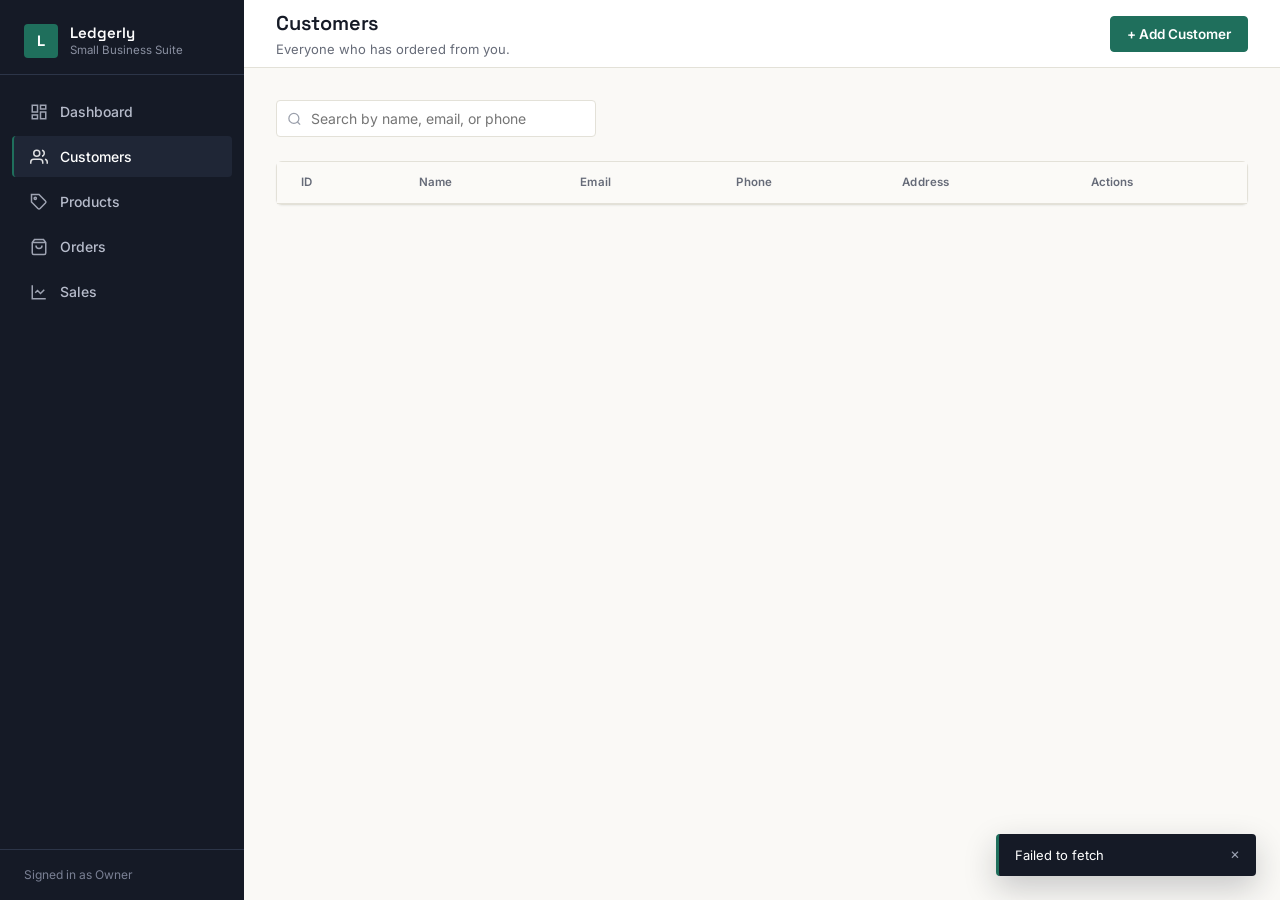
==== Frontend/customers.html @ 7a2308d4 "Initial commit - Ledgerly" ====
<!DOCTYPE html>
<html lang="en">
<head>
<meta charset="UTF-8">
<meta name="viewport" content="width=device-width, initial-scale=1.0">
<title>Customers · Ledgerly</title>
<link rel="stylesheet" href="style.css">
</head>
<body data-page="customers">

<div class="app-shell">

  <aside class="sidebar">
    <div class="sidebar-brand">
      <div class="brand-mark">L</div>
      <div class="brand-text">
        <span class="brand-name">Ledgerly</span>
        <span class="brand-sub">Small Business Suite</span>
      </div>
    </div>
    <nav class="sidebar-nav" aria-label="Primary">
      <a class="nav-link" href="index.html">
        <svg class="nav-icon" viewBox="0 0 24 24" fill="none" stroke="currentColor" stroke-width="2"><rect x="3" y="3" width="7" height="9"/><rect x="14" y="3" width="7" height="5"/><rect x="14" y="12" width="7" height="9"/><rect x="3" y="16" width="7" height="5"/></svg>
        Dashboard
      </a>
      <a class="nav-link" href="customers.html">
        <svg class="nav-icon" viewBox="0 0 24 24" fill="none" stroke="currentColor" stroke-width="2"><path d="M17 21v-2a4 4 0 0 0-4-4H5a4 4 0 0 0-4 4v2"/><circle cx="9" cy="7" r="4"/><path d="M23 21v-2a4 4 0 0 0-3-3.87"/><path d="M16 3.13a4 4 0 0 1 0 7.75"/></svg>
        Customers
      </a>
      <a class="nav-link" href="products.html">
        <svg class="nav-icon" viewBox="0 0 24 24" fill="none" stroke="currentColor" stroke-width="2"><path d="M20.59 13.41 13.42 20.6a2 2 0 0 1-2.83 0L2 12V2h10l8.59 8.59a2 2 0 0 1 0 2.82Z"/><circle cx="7" cy="7" r="1.5"/></svg>
        Products
      </a>
      <a class="nav-link" href="orders.html">
        <svg class="nav-icon" viewBox="0 0 24 24" fill="none" stroke="currentColor" stroke-width="2"><path d="M6 2 3 6v14a2 2 0 0 0 2 2h14a2 2 0 0 0 2-2V6l-3-4Z"/><path d="M3 6h18"/><path d="M16 10a4 4 0 0 1-8 0"/></svg>
        Orders
      </a>
      <a class="nav-link" href="sales.html">
        <svg class="nav-icon" viewBox="0 0 24 24" fill="none" stroke="currentColor" stroke-width="2"><path d="M3 3v18h18"/><path d="m19 9-5 5-4-4-3 3"/></svg>
        Sales
      </a>
    </nav>
    <div class="sidebar-footer">Signed in as Owner</div>
  </aside>

  <div class="sidebar-scrim"></div>

  <div class="main-column">
    <header class="topbar">
      <div style="display:flex;align-items:center;gap:12px;">
        <button class="mobile-menu-btn" aria-label="Open menu">
          <svg width="18" height="18" viewBox="0 0 24 24" fill="none" stroke="currentColor" stroke-width="2"><path d="M3 12h18M3 6h18M3 18h18"/></svg>
        </button>
        <div class="topbar-titles">
          <h1>Customers</h1>
          <p class="page-subtitle">Everyone who has ordered from you.</p>
        </div>
      </div>
      <div class="topbar-actions">
        <button class="btn btn-primary" id="add-customer-btn">+ Add Customer</button>
      </div>
    </header>

    <main class="content">
      <div class="toolbar">
        <div class="toolbar-filters">
          <div class="search-field">
            <svg viewBox="0 0 24 24" fill="none" stroke="currentColor" stroke-width="2"><circle cx="11" cy="11" r="8"/><path d="m21 21-4.3-4.3"/></svg>
            <input type="text" id="customer-search" placeholder="Search by name, email, or phone">
          </div>
        </div>
      </div>

      <section class="panel">
        <div class="table-wrap">
          <table class="data-table">
            <thead>
              <tr>
                <th>ID</th>
                <th>Name</th>
                <th>Email</th>
                <th>Phone</th>
                <th>Address</th>
                <th>Actions</th>
              </tr>
            </thead>
            <tbody id="customers-body"></tbody>
          </table>
        </div>
      </section>
    </main>
  </div>
</div>

<!-- Add/Edit Customer Modal -->
<div class="modal-overlay" id="customer-modal">
  <div class="modal">
    <form id="customer-form" novalidate>
      <div class="modal-header">
        <h2 id="customer-modal-title">Add Customer</h2>
        <button type="button" class="icon-btn" data-modal-close aria-label="Close">&times;</button>
      </div>
      <div class="modal-body">
        <input type="hidden" id="customer-form-id">
        <div class="form-grid">
          <div class="form-field full">
            <label for="customer-name">Full Name</label>
            <input type="text" id="customer-name" required>
            <span class="field-error">Enter the customer's name.</span>
          </div>
          <div class="form-field full">
            <label for="customer-email">Email</label>
            <input type="email" id="customer-email" required>
            <span class="field-error">Enter a valid email address.</span>
          </div>
          <div class="form-field">
            <label for="customer-phone">Phone</label>
            <input type="tel" id="customer-phone" required>
            <span class="field-error">Enter a valid phone number.</span>
          </div>
          <div class="form-field">
            <label for="customer-address">Address</label>
            <input type="text" id="customer-address">
          </div>
        </div>
      </div>
      <div class="modal-footer">
        <button type="button" class="btn btn-ghost" data-modal-close>Cancel</button>
        <button type="submit" class="btn btn-primary">Save Customer</button>
      </div>
    </form>
  </div>
</div>

<!-- View Customer Modal -->
<div class="modal-overlay" id="view-customer-modal">
  <div class="modal">
    <div class="modal-header">
      <h2>Customer Details</h2>
      <button type="button" class="icon-btn" data-modal-close aria-label="Close">&times;</button>
    </div>
    <div class="modal-body" id="view-customer-body"></div>
    <div class="modal-footer">
      <button type="button" class="btn btn-ghost" data-modal-close>Close</button>
    </div>
  </div>
</div>

<script src="app.js"></script>
</body>
</html>
---- Frontend/style.css ----
/* ==========================================================================
   Small Business Management System — Stylesheet
   Organized in sections: Tokens, Reset, Layout, Components, Pages, Responsive
   ========================================================================== */

@import url('https://fonts.googleapis.com/css2?family=Space+Grotesk:wght@500;600;700&family=Inter:wght@400;500;600;700&display=swap');

/* -------------------------------------------------------------------------
   1. Design tokens
   ------------------------------------------------------------------------- */
:root {
  /* Color */
  --color-ink: #151a26;
  --color-ink-soft: #1f2636;
  --color-ink-border: #2c3548;
  --color-paper: #faf9f6;
  --color-card: #ffffff;
  --color-border: #e3e1d8;
  --color-text: #1c2130;
  --color-text-muted: #666b78;
  --color-text-faint: #9a9fab;

  --color-accent: #1f6f5c;
  --color-accent-dark: #175646;
  --color-accent-soft: #e3efeb;

  --color-pending: #a6752c;
  --color-pending-soft: #f7eedf;
  --color-processing: #2e5aac;
  --color-processing-soft: #e8edf8;
  --color-completed: #1f6f5c;
  --color-completed-soft: #e3efeb;
  --color-cancelled: #b3261e;
  --color-cancelled-soft: #fbeae9;

  /* Type */
  --font-display: 'Space Grotesk', 'Segoe UI', sans-serif;
  --font-body: 'Inter', 'Segoe UI', -apple-system, sans-serif;

  /* Spacing scale */
  --space-1: 4px;
  --space-2: 8px;
  --space-3: 12px;
  --space-4: 16px;
  --space-5: 24px;
  --space-6: 32px;
  --space-7: 48px;

  /* Radii & shadow */
  --radius-sm: 4px;
  --radius-md: 6px;
  --shadow-card: 0 1px 2px rgba(21, 26, 38, 0.06);
  --shadow-modal: 0 12px 32px rgba(21, 26, 38, 0.22);

  /* Layout */
  --sidebar-width: 244px;
  --topbar-height: 68px;
}

/* -------------------------------------------------------------------------
   2. Reset & base
   ------------------------------------------------------------------------- */
* {
  box-sizing: border-box;
}

html, body {
  margin: 0;
  padding: 0;
}

body {
  font-family: var(--font-body);
  background: var(--color-paper);
  color: var(--color-text);
  font-size: 14.5px;
  line-height: 1.5;
  -webkit-font-smoothing: antialiased;
}

h1, h2, h3, h4 {
  font-family: var(--font-display);
  font-weight: 600;
  margin: 0;
  color: var(--color-ink);
  letter-spacing: -0.01em;
}

p { margin: 0; }

a { color: inherit; text-decoration: none; }

button {
  font-family: var(--font-body);
  cursor: pointer;
}

input, select, textarea {
  font-family: var(--font-body);
  font-size: 14px;
}

table {
  border-collapse: collapse;
  width: 100%;
}

ul { list-style: none; margin: 0; padding: 0; }

:focus-visible {
  outline: 2px solid var(--color-accent);
  outline-offset: 2px;
}

@media (prefers-reduced-motion: reduce) {
  * { animation-duration: 0.01ms !important; transition-duration: 0.01ms !important; }
}

/* -------------------------------------------------------------------------
   3. App shell layout
   ------------------------------------------------------------------------- */
.app-shell {
  display: flex;
  min-height: 100vh;
}

/* --- Sidebar --- */
.sidebar {
  width: var(--sidebar-width);
  flex-shrink: 0;
  background: var(--color-ink);
  color: #cfd3dd;
  display: flex;
  flex-direction: column;
  position: fixed;
  top: 0;
  left: 0;
  bottom: 0;
  z-index: 40;
}

.sidebar-brand {
  display: flex;
  align-items: center;
  gap: var(--space-3);
  padding: var(--space-5) var(--space-5) var(--space-4);
  border-bottom: 1px solid var(--color-ink-border);
}

.brand-mark {
  width: 34px;
  height: 34px;
  border-radius: var(--radius-sm);
  background: var(--color-accent);
  color: #fff;
  display: flex;
  align-items: center;
  justify-content: center;
  font-family: var(--font-display);
  font-weight: 700;
  font-size: 15px;
  flex-shrink: 0;
}

.brand-text {
  display: flex;
  flex-direction: column;
  line-height: 1.25;
}

.brand-name {
  font-family: var(--font-display);
  font-weight: 600;
  font-size: 15px;
  color: #fff;
}

.brand-sub {
  font-size: 11.5px;
  color: #8a90a1;
}

.sidebar-nav {
  padding: var(--space-4) var(--space-3);
  display: flex;
  flex-direction: column;
  gap: var(--space-1);
}

.nav-link {
  display: flex;
  align-items: center;
  gap: var(--space-3);
  padding: 10px var(--space-4);
  border-radius: var(--radius-sm);
  color: #b7bccb;
  font-size: 14px;
  font-weight: 500;
  border-left: 2px solid transparent;
  transition: background 0.12s ease, color 0.12s ease;
}

.nav-link .nav-icon {
  width: 18px;
  height: 18px;
  flex-shrink: 0;
  opacity: 0.85;
}

.nav-link:hover {
  background: var(--color-ink-soft);
  color: #fff;
}

.nav-link.active {
  background: var(--color-ink-soft);
  color: #fff;
  border-left-color: var(--color-accent);
}

.sidebar-footer {
  margin-top: auto;
  padding: var(--space-4) var(--space-5);
  border-top: 1px solid var(--color-ink-border);
  font-size: 12px;
  color: #7a8094;
}

/* --- Main column --- */
.main-column {
  flex: 1;
  margin-left: var(--sidebar-width);
  display: flex;
  flex-direction: column;
  min-width: 0;
}

.topbar {
  height: var(--topbar-height);
  background: var(--color-card);
  border-bottom: 1px solid var(--color-border);
  display: flex;
  align-items: center;
  justify-content: space-between;
  padding: 0 var(--space-6);
  position: sticky;
  top: 0;
  z-index: 30;
  gap: var(--space-4);
}

.topbar-titles h1 {
  font-size: 20px;
}

.topbar-titles .page-subtitle {
  color: var(--color-text-muted);
  font-size: 13px;
  margin-top: 2px;
}

.topbar-actions {
  display: flex;
  align-items: center;
  gap: var(--space-3);
}

.mobile-menu-btn {
  display: none;
  background: none;
  border: 1px solid var(--color-border);
  border-radius: var(--radius-sm);
  width: 38px;
  height: 38px;
  align-items: center;
  justify-content: center;
}

.content {
  padding: var(--space-6);
  flex: 1;
}

.sidebar-scrim {
  display: none;
}

/* -------------------------------------------------------------------------
   4. Buttons
   ------------------------------------------------------------------------- */
.btn {
  display: inline-flex;
  align-items: center;
  justify-content: center;
  gap: var(--space-2);
  border: 1px solid transparent;
  border-radius: var(--radius-sm);
  padding: 9px 16px;
  font-size: 13.5px;
  font-weight: 600;
  background: var(--color-card);
  color: var(--color-text);
  border-color: var(--color-border);
  transition: background 0.12s ease, border-color 0.12s ease;
}

.btn:hover { background: #f2f1ec; }

.btn-primary {
  background: var(--color-accent);
  border-color: var(--color-accent);
  color: #fff;
}

.btn-primary:hover { background: var(--color-accent-dark); }

.btn-danger {
  background: var(--color-cancelled-soft);
  border-color: var(--color-cancelled-soft);
  color: var(--color-cancelled);
}

.btn-danger:hover { background: #f6d9d6; }

.btn-ghost {
  background: transparent;
  border-color: transparent;
  color: var(--color-text-muted);
}

.btn-ghost:hover { background: #f2f1ec; color: var(--color-text); }

.btn-sm { padding: 6px 11px; font-size: 12.5px; }

.btn:disabled { opacity: 0.5; cursor: not-allowed; }

.icon-btn {
  width: 32px;
  height: 32px;
  padding: 0;
  border-radius: var(--radius-sm);
  border: 1px solid var(--color-border);
  background: var(--color-card);
  display: inline-flex;
  align-items: center;
  justify-content: center;
  color: var(--color-text-muted);
}

.icon-btn:hover { background: #f2f1ec; color: var(--color-text); }

.icon-btn.danger:hover { background: var(--color-cancelled-soft); color: var(--color-cancelled); }

/* -------------------------------------------------------------------------
   5. Cards & stat grid
   ------------------------------------------------------------------------- */
.stat-grid {
  display: grid;
  grid-template-columns: repeat(4, 1fr);
  gap: var(--space-4);
  margin-bottom: var(--space-6);
}

.stat-card {
  background: var(--color-card);
  border: 1px solid var(--color-border);
  border-radius: var(--radius-md);
  padding: var(--space-5);
  box-shadow: var(--shadow-card);
}

.stat-label {
  font-size: 12.5px;
  color: var(--color-text-muted);
  font-weight: 500;
  margin-bottom: var(--space-2);
}

.stat-value {
  font-family: var(--font-display);
  font-size: 26px;
  font-weight: 700;
  color: var(--color-ink);
}

.stat-delta {
  font-size: 12px;
  margin-top: var(--space-2);
  color: var(--color-text-muted);
}

.stat-delta.up { color: var(--color-accent); }
.stat-delta.down { color: var(--color-cancelled); }

.panel {
  background: var(--color-card);
  border: 1px solid var(--color-border);
  border-radius: var(--radius-md);
  box-shadow: var(--shadow-card);
  margin-bottom: var(--space-5);
}

.panel-header {
  display: flex;
  align-items: center;
  justify-content: space-between;
  padding: var(--space-4) var(--space-5);
  border-bottom: 1px solid var(--color-border);
}

.panel-header h2 { font-size: 15.5px; }

.panel-body { padding: var(--space-5); }

.two-col {
  display: grid;
  grid-template-columns: 1.6fr 1fr;
  gap: var(--space-5);
}

/* -------------------------------------------------------------------------
   6. Tables
   ------------------------------------------------------------------------- */
.table-wrap {
  overflow-x: auto;
}

table.data-table {
  min-width: 640px;
}

.data-table th {
  text-align: left;
  font-size: 11.5px;
  text-transform: none;
  letter-spacing: 0.01em;
  color: var(--color-text-muted);
  font-weight: 600;
  padding: var(--space-3) var(--space-5);
  border-bottom: 1px solid var(--color-border);
  background: #fbfaf7;
  white-space: nowrap;
}

.data-table td {
  padding: var(--space-3) var(--space-5);
  border-bottom: 1px solid var(--color-border);
  font-size: 13.5px;
  vertical-align: middle;
}

.data-table tbody tr:last-child td { border-bottom: none; }

.data-table tbody tr:hover { background: #faf9f5; }

.cell-primary {
  font-weight: 600;
  color: var(--color-ink);
}

.cell-muted { color: var(--color-text-muted); }

.row-actions {
  display: flex;
  gap: var(--space-2);
}

/* -------------------------------------------------------------------------
   7. Badges
   ------------------------------------------------------------------------- */
.badge {
  display: inline-flex;
  align-items: center;
  gap: 5px;
  padding: 3px 9px;
  border-radius: var(--radius-sm);
  font-size: 11.5px;
  font-weight: 600;
}

.badge::before {
  content: '';
  width: 6px;
  height: 6px;
  border-radius: 50%;
  background: currentColor;
}

.badge-pending { background: var(--color-pending-soft); color: var(--color-pending); }
.badge-processing { background: var(--color-processing-soft); color: var(--color-processing); }
.badge-completed { background: var(--color-completed-soft); color: var(--color-completed); }
.badge-cancelled { background: var(--color-cancelled-soft); color: var(--color-cancelled); }
.badge-instock { background: var(--color-completed-soft); color: var(--color-completed); }
.badge-lowstock { background: var(--color-pending-soft); color: var(--color-pending); }
.badge-outstock { background: var(--color-cancelled-soft); color: var(--color-cancelled); }

/* -------------------------------------------------------------------------
   8. Page toolbar (search + filters + primary action)
   ------------------------------------------------------------------------- */
.toolbar {
  display: flex;
  align-items: center;
  justify-content: space-between;
  gap: var(--space-4);
  margin-bottom: var(--space-5);
  flex-wrap: wrap;
}

.toolbar-filters {
  display: flex;
  gap: var(--space-3);
  flex: 1;
  min-width: 220px;
}

.search-field {
  position: relative;
  flex: 1;
  max-width: 320px;
}

.search-field input {
  width: 100%;
  padding: 9px 12px 9px 34px;
  border: 1px solid var(--color-border);
  border-radius: var(--radius-sm);
  background: var(--color-card);
}

.search-field svg {
  position: absolute;
  left: 11px;
  top: 50%;
  transform: translateY(-50%);
  width: 15px;
  height: 15px;
  color: var(--color-text-faint);
}

.filter-select {
  padding: 9px 12px;
  border: 1px solid var(--color-border);
  border-radius: var(--radius-sm);
  background: var(--color-card);
  color: var(--color-text);
}

/* -------------------------------------------------------------------------
   9. Forms & modal
   ------------------------------------------------------------------------- */
.modal-overlay {
  position: fixed;
  inset: 0;
  background: rgba(21, 26, 38, 0.5);
  display: none;
  align-items: flex-start;
  justify-content: center;
  padding: var(--space-7) var(--space-4);
  z-index: 100;
  overflow-y: auto;
}

.modal-overlay.open { display: flex; }

.modal {
  background: var(--color-card);
  border-radius: var(--radius-md);
  box-shadow: var(--shadow-modal);
  width: 100%;
  max-width: 520px;
}

.modal.modal-wide { max-width: 680px; }

.modal-header {
  display: flex;
  align-items: center;
  justify-content: space-between;
  padding: var(--space-5);
  border-bottom: 1px solid var(--color-border);
}

.modal-header h2 { font-size: 16.5px; }

.modal-body {
  padding: var(--space-5);
  max-height: 65vh;
  overflow-y: auto;
}

.modal-footer {
  display: flex;
  justify-content: flex-end;
  gap: var(--space-3);
  padding: var(--space-4) var(--space-5);
  border-top: 1px solid var(--color-border);
}

.form-grid {
  display: grid;
  grid-template-columns: 1fr 1fr;
  gap: var(--space-4);
}

.form-field { display: flex; flex-direction: column; gap: 6px; }

.form-field.full { grid-column: 1 / -1; }

.form-field label {
  font-size: 12.5px;
  font-weight: 600;
  color: var(--color-text);
}

.form-field .hint { font-size: 11.5px; color: var(--color-text-faint); }

.form-field input,
.form-field select,
.form-field textarea {
  padding: 9px 11px;
  border: 1px solid var(--color-border);
  border-radius: var(--radius-sm);
  background: var(--color-paper);
  color: var(--color-text);
}

.form-field input:focus,
.form-field select:focus,
.form-field textarea:focus {
  background: var(--color-card);
  border-color: var(--color-accent);
}

.form-field textarea { resize: vertical; min-height: 72px; }

.field-error {
  font-size: 11.5px;
  color: var(--color-cancelled);
  display: none;
}

.form-field.invalid input,
.form-field.invalid select,
.form-field.invalid textarea {
  border-color: var(--color-cancelled);
}

.form-field.invalid .field-error { display: block; }

.line-items {
  border: 1px solid var(--color-border);
  border-radius: var(--radius-sm);
  overflow: hidden;
}

.line-item-row {
  display: grid;
  grid-template-columns: 1fr 90px 90px 32px;
  gap: var(--space-3);
  align-items: center;
  padding: var(--space-3);
  border-bottom: 1px solid var(--color-border);
}

.line-item-row:last-child { border-bottom: none; }

.line-item-row select,
.line-item-row input {
  padding: 7px 9px;
  border: 1px solid var(--color-border);
  border-radius: var(--radius-sm);
  background: var(--color-paper);
  width: 100%;
}

.line-total {
  font-size: 13px;
  font-weight: 600;
  text-align: right;
  color: var(--color-ink);
}

.line-items-footer {
  display: flex;
  align-items: center;
  justify-content: space-between;
  padding: var(--space-3);
}

.order-total-row {
  display: flex;
  justify-content: space-between;
  padding-top: var(--space-3);
  margin-top: var(--space-3);
  border-top: 1px solid var(--color-border);
  font-weight: 700;
  font-family: var(--font-display);
  font-size: 16px;
}

/* -------------------------------------------------------------------------
   10. Empty states
   ------------------------------------------------------------------------- */
.empty-state {
  text-align: center;
  padding: var(--space-7) var(--space-5);
  color: var(--color-text-muted);
}

.empty-state .empty-icon {
  width: 40px;
  height: 40px;
  margin: 0 auto var(--space-3);
  color: var(--color-text-faint);
}

.empty-state h3 {
  font-size: 15px;
  color: var(--color-ink);
  margin-bottom: var(--space-2);
}

.empty-state p { font-size: 13px; margin-bottom: var(--space-4); }

/* -------------------------------------------------------------------------
   11. Toast notifications
   ------------------------------------------------------------------------- */
.toast-stack {
  position: fixed;
  bottom: var(--space-5);
  right: var(--space-5);
  display: flex;
  flex-direction: column;
  gap: var(--space-3);
  z-index: 200;
}

.toast {
  min-width: 260px;
  max-width: 340px;
  background: var(--color-ink);
  color: #fff;
  border-radius: var(--radius-sm);
  padding: var(--space-3) var(--space-4);
  display: flex;
  align-items: flex-start;
  gap: var(--space-3);
  box-shadow: var(--shadow-modal);
  border-left: 3px solid var(--color-accent);
  animation: toast-in 0.18s ease-out;
  font-size: 13px;
}

.toast.toast-error { border-left-color: var(--color-cancelled); }

.toast-msg { flex: 1; line-height: 1.4; }

.toast-close {
  background: none;
  border: none;
  color: #9aa0b0;
  font-size: 15px;
  line-height: 1;
  padding: 0;
}

@keyframes toast-in {
  from { transform: translateY(8px); opacity: 0; }
  to { transform: translateY(0); opacity: 1; }
}

/* -------------------------------------------------------------------------
   12. Simple CSS/JS bar chart (dashboard + sales overview)
   ------------------------------------------------------------------------- */
.bar-chart {
  display: flex;
  align-items: flex-end;
  gap: var(--space-3);
  height: 180px;
  padding-top: var(--space-4);
}

.bar-chart-col {
  flex: 1;
  display: flex;
  flex-direction: column;
  align-items: center;
  height: 100%;
  justify-content: flex-end;
  gap: var(--space-2);
}

.bar-chart-bar {
  width: 100%;
  max-width: 34px;
  background: var(--color-accent-soft);
  border-radius: 3px 3px 0 0;
  position: relative;
  transition: background 0.12s ease;
}

.bar-chart-col:hover .bar-chart-bar { background: var(--color-accent); }

.bar-chart-label {
  font-size: 11px;
  color: var(--color-text-muted);
}

.bar-chart-value {
  font-size: 10.5px;
  color: var(--color-text-faint);
}

/* -------------------------------------------------------------------------
   13. Sales summary tiles
   ------------------------------------------------------------------------- */
.summary-row {
  display: grid;
  grid-template-columns: repeat(3, 1fr);
  gap: var(--space-4);
  margin-bottom: var(--space-6);
}

/* -------------------------------------------------------------------------
   14. Responsive
   ------------------------------------------------------------------------- */
@media (max-width: 1080px) {
  .stat-grid { grid-template-columns: repeat(2, 1fr); }
  .two-col { grid-template-columns: 1fr; }
  .summary-row { grid-template-columns: repeat(3, 1fr); }
}

@media (max-width: 860px) {
  .sidebar {
    transform: translateX(-100%);
    transition: transform 0.18s ease;
    width: 240px;
  }
  .sidebar.open { transform: translateX(0); }
  .main-column { margin-left: 0; }
  .mobile-menu-btn { display: inline-flex; }
  .sidebar-scrim {
    display: none;
    position: fixed;
    inset: 0;
    background: rgba(21, 26, 38, 0.4);
    z-index: 39;
  }
  .sidebar-scrim.open { display: block; }
  .topbar { padding: 0 var(--space-4); }
  .content { padding: var(--space-4); }
}

@media (max-width: 640px) {
  .stat-grid { grid-template-columns: 1fr 1fr; }
  .summary-row { grid-template-columns: 1fr; }
  .form-grid { grid-template-columns: 1fr; }
  .toolbar { flex-direction: column; align-items: stretch; }
  .toolbar-filters { flex-direction: column; }
  .search-field { max-width: none; }
  .line-item-row { grid-template-columns: 1fr; }
  .line-total { text-align: left; }
  .panel-header { flex-direction: column; align-items: flex-start; gap: var(--space-3); }
}

@media (max-width: 480px) {
  .stat-grid { grid-template-columns: 1fr; }
}
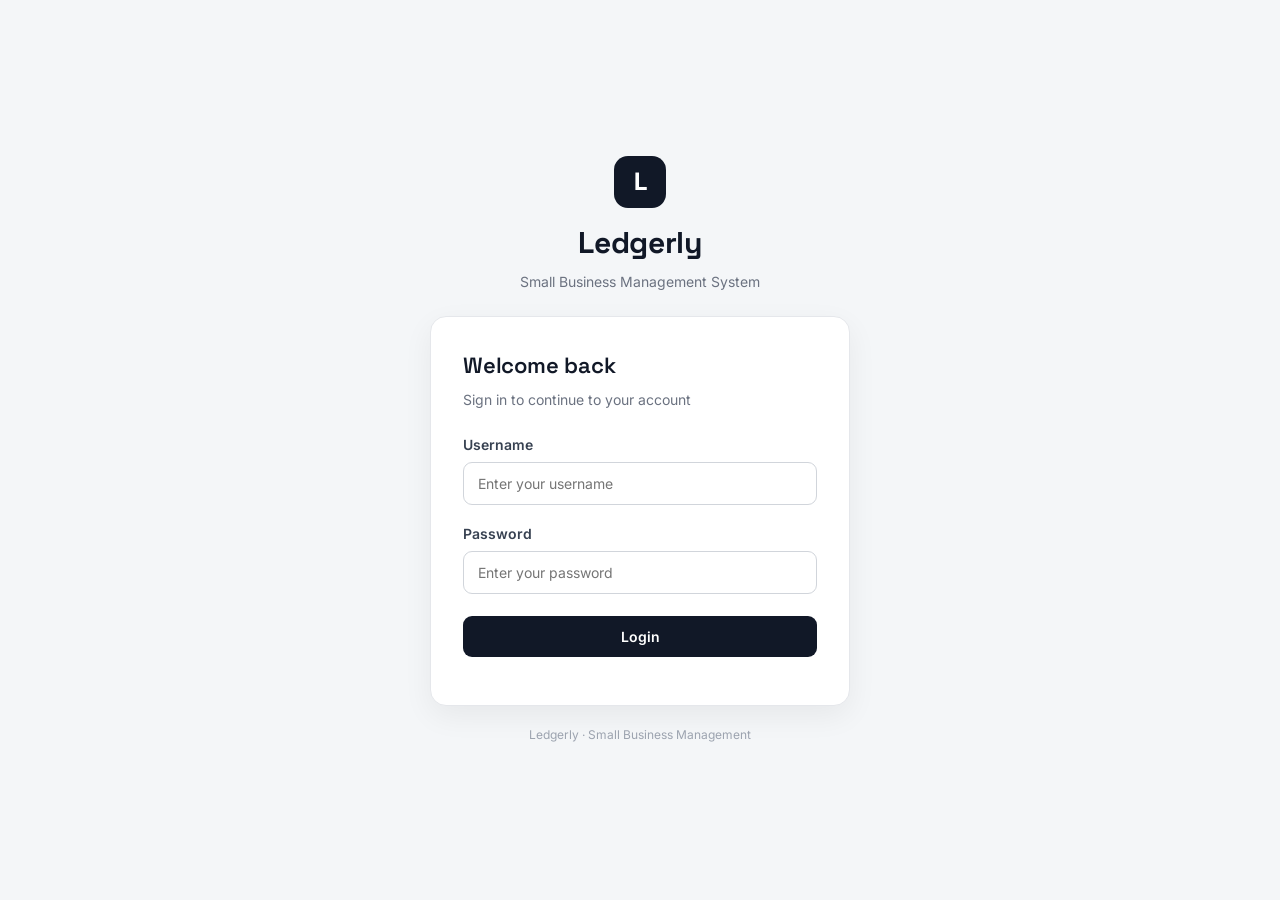
==== commit 9baa9671: "Add JWT authentication and login flow" ====
--- a/Frontend/customers.html
+++ b/Frontend/customers.html
@@ -40,7 +40,10 @@
         Sales
       </a>
     </nav>
-    <div class="sidebar-footer">Signed in as Owner</div>
+    
+    <div class="sidebar-footer">Signed in as Owner
+      <button id="logout-btn" type="button">Logout</button>
+    </div>
   </aside>
 
   <div class="sidebar-scrim"></div>
--- a/Frontend/style.css
+++ b/Frontend/style.css
@@ -866,3 +866,134 @@
 @media (max-width: 480px) {
   .stat-grid { grid-template-columns: 1fr; }
 }
+
+.login-page {
+  min-height: 100vh;
+  display: flex;
+  align-items: center;
+  justify-content: center;
+  padding: 24px;
+  background: #f4f6f8;
+}
+
+.login-container {
+    width: 100%;
+    max-width: 420px;
+    text-align: center;
+}
+
+.login-brand {
+    margin-bottom: 24px;
+}
+
+.login-logo {
+    width: 52px;
+    height: 52px;
+    margin: 0 auto 12px;
+    display: flex;
+    align-items: center;
+    justify-content: center;
+    border-radius: 14px;
+    background: #111827;
+    color: #ffffff;
+    font-size: 24px;
+    font-weight: 700;
+}
+
+.login-brand h1 {
+    margin: 0;
+    font-size: 30px;
+    font-weight: 700;
+    color: #111827;
+}
+
+.login-brand p {
+    margin: 6px 0 0;
+    color: #6b7280;
+    font-size: 14px;
+}
+
+.login-card {
+    background: #ffffff;
+    border: 1px solid #e5e7eb;
+    border-radius: 16px;
+    padding: 32px;
+    text-align: left;
+    box-shadow: 0 10px 30px rgba(0, 0, 0, 0.06);
+}
+
+.login-card h2 {
+    margin: 0;
+    color: #111827;
+    font-size: 22px;
+}
+
+.login-subtitle {
+    margin: 7px 0 24px;
+    color: #6b7280;
+    font-size: 14px;
+}
+
+.login-field {
+    margin-bottom: 18px;
+}
+
+.login-field label {
+    display: block;
+    margin-bottom: 7px;
+    color: #374151;
+    font-size: 14px;
+    font-weight: 600;
+}
+
+.login-field input {
+    width: 100%;
+    box-sizing: border-box;
+    padding: 12px 14px;
+    border: 1px solid #d1d5db;
+    border-radius: 9px;
+    background: #ffffff;
+    color: #111827;
+    font-size: 14px;
+    outline: none;
+    transition: border-color 0.2s, box-shadow 0.2s;
+}
+
+.login-field input:focus {
+    border-color: #111827;
+    box-shadow: 0 0 0 3px rgba(17, 24, 39, 0.08);
+}
+
+.login-button {
+    width: 100%;
+    padding: 12px;
+    margin-top: 4px;
+    border: none;
+    border-radius: 9px;
+    background: #111827;
+    color: #ffffff;
+    font-size: 14px;
+    font-weight: 600;
+    cursor: pointer;
+    transition: background 0.2s, transform 0.1s;
+}
+
+.login-button:hover {
+    background: #1f2937;
+}
+
+.login-button:active {
+    transform: translateY(1px);
+}
+
+#login-message {
+    margin: 16px 0 0;
+    text-align: center;
+    font-size: 14px;
+}
+
+.login-footer {
+    margin-top: 20px;
+    color: #9ca3af;
+    font-size: 12px;
+}
